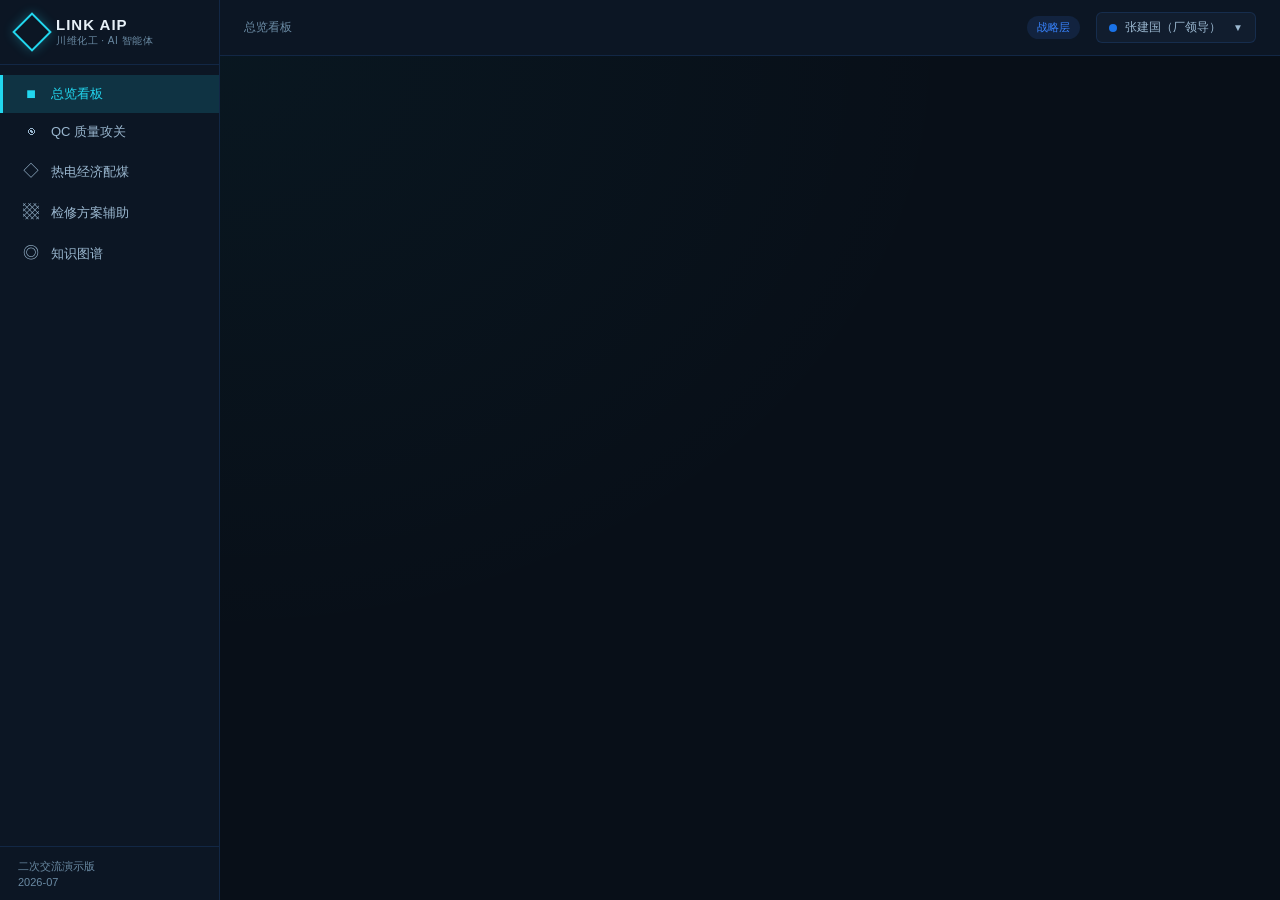
==== index.html @ 54004205 "initial: 川维化工 AI 智能体演示平台 v2" ====
<!DOCTYPE html>
<html lang="zh-CN">
<head>
<meta charset="utf-8">
<meta name="viewport" content="width=device-width, initial-scale=1">
<title>川维化工 AI 智能体演示平台</title>
<script src="js/chart.min.js"></script>
<script src="js/d3.min.js"></script>
<link rel="stylesheet" href="css/style.css">
</head>
<body>
<div class="app-layout" id="app">

  <!-- Sidebar -->
  <nav class="sidebar">
    <div class="sidebar-brand">
      <div class="logo-dot"></div>
      <div>
        <div class="brand-text">LINK AIP</div>
        <div class="brand-sub">川维化工 · AI 智能体</div>
      </div>
    </div>
    <div class="sidebar-nav" id="sidebarNav">
      <div class="nav-item active" data-route="dashboard">
        <span class="nav-icon">&#9632;</span>
        总览看板
      </div>
      <div class="nav-item" data-route="qc">
        <span class="nav-icon">&#9673;</span>
        QC 质量攻关
      </div>
      <div class="nav-item" data-route="coal">
        <span class="nav-icon">&#9671;</span>
        热电经济配煤
      </div>
      <div class="nav-item" data-route="maintenance">
        <span class="nav-icon">&#9641;</span>
        检修方案辅助
      </div>
      <div class="nav-item" data-route="knowledge-graph">
        <span class="nav-icon">&#9678;</span>
        知识图谱
      </div>
    </div>
    <div class="sidebar-footer">
      <div class="text-xs text-muted">二次交流演示版</div>
      <div class="text-xs text-muted" style="margin-top:2px">2026-07</div>
    </div>
  </nav>

  <!-- Main Area -->
  <div class="main-area">
    <header class="topbar">
      <div class="topbar-left">
        <span class="topbar-breadcrumb" id="breadcrumb">总览看板</span>
      </div>
      <div class="topbar-right">
        <span class="role-view-badge" id="roleViewBadge">战略层</span>
        <div class="role-selector" id="roleSelector" style="position:relative;">
          <span class="role-dot" id="roleDot" style="background:#1a73e8"></span>
          <span id="roleName">张建国（厂领导）</span>
          <span style="font-size:10px;margin-left:4px;">&#9660;</span>
          <div class="role-dropdown" id="roleDropdown">
            <div class="role-option active" data-role="factory_leader">
              <span class="role-dot" style="background:#1a73e8"></span>
              张建国 · 厂领导
            </div>
            <div class="role-option" data-role="dept_head">
              <span class="role-dot" style="background:#0d7377"></span>
              李明辉 · 部门负责人
            </div>
            <div class="role-option" data-role="engineer">
              <span class="role-dot" style="background:#e67e22"></span>
              王海涛 · 工艺工程师
            </div>
            <div class="role-option" data-role="it_staff">
              <span class="role-dot" style="background:#8e44ad"></span>
              陈志远 · 信息科
            </div>
          </div>
        </div>
      </div>
    </header>

    <main class="content" id="mainContent">
      <!-- Content rendered by app.js -->
    </main>
  </div>
</div>

<script src="js/data.js"></script>
<script src="js/app.js"></script>
</body>
</html>
---- css/style.css ----
/* ============================================
   川维化工 AI 智能体 Demo — 全局样式
   深色专业风格，化工行业气息
   ============================================ */

:root {
  --bg-deep: #080f18;
  --bg-surface: #0c1624;
  --bg-panel: #111d2e;
  --bg-card: #15233a;
  --bg-hover: #1a2b45;
  --border: rgba(56, 132, 255, 0.15);
  --border-active: rgba(56, 132, 255, 0.4);
  --cyan: #22d7ef;
  --cyan-dim: rgba(34, 215, 239, 0.15);
  --blue: #3884ff;
  --blue-dim: rgba(56, 132, 255, 0.12);
  --green: #42dfa0;
  --green-dim: rgba(66, 223, 160, 0.12);
  --orange: #ffb04a;
  --orange-dim: rgba(255, 176, 74, 0.12);
  --red: #ff5e7a;
  --red-dim: rgba(255, 94, 122, 0.12);
  --purple: #a78bfa;
  --purple-dim: rgba(167, 139, 250, 0.12);
  --text-primary: #e8f1f8;
  --text-secondary: #9bb8d0;
  --text-muted: #6a8aa3;
  --sidebar-w: 220px;
  --topbar-h: 56px;
  --radius: 10px;
  --radius-sm: 6px;
}

* { margin: 0; padding: 0; box-sizing: border-box; }

html, body {
  height: 100%;
  font-family: 'PingFang SC', 'Microsoft YaHei', -apple-system, sans-serif;
  font-size: 14px;
  background: var(--bg-deep);
  color: var(--text-primary);
  overflow: hidden;
}

/* ---- 布局 ---- */
.app-layout {
  display: flex;
  height: 100vh;
  width: 100vw;
}

/* ---- Sidebar ---- */
.sidebar {
  width: var(--sidebar-w);
  min-width: var(--sidebar-w);
  background: var(--bg-surface);
  border-right: 1px solid var(--border);
  display: flex;
  flex-direction: column;
  overflow: hidden;
}

.sidebar-brand {
  padding: 16px 18px;
  border-bottom: 1px solid var(--border);
  display: flex;
  align-items: center;
  gap: 10px;
  flex-shrink: 0;
}

.sidebar-brand .logo-dot {
  width: 28px; height: 28px;
  border: 2px solid var(--cyan);
  transform: rotate(45deg);
  flex-shrink: 0;
  box-shadow: 0 0 12px rgba(34,215,239,0.3);
}

.sidebar-brand .brand-text {
  font-size: 15px;
  font-weight: 700;
  letter-spacing: 1px;
  color: var(--text-primary);
  line-height: 1.2;
}
.sidebar-brand .brand-sub {
  font-size: 10px;
  color: var(--text-muted);
  letter-spacing: 0.5px;
}

.sidebar-nav {
  flex: 1;
  padding: 10px 0;
  overflow-y: auto;
}

.nav-item {
  display: flex;
  align-items: center;
  gap: 10px;
  padding: 10px 18px;
  cursor: pointer;
  color: var(--text-secondary);
  font-size: 13px;
  transition: all 0.15s;
  border-left: 3px solid transparent;
  text-decoration: none;
}

.nav-item:hover {
  background: var(--bg-hover);
  color: var(--text-primary);
}

.nav-item.active {
  color: var(--cyan);
  background: var(--cyan-dim);
  border-left-color: var(--cyan);
}

.nav-item .nav-icon {
  width: 20px;
  text-align: center;
  font-size: 16px;
  flex-shrink: 0;
}

.sidebar-footer {
  padding: 12px 18px;
  border-top: 1px solid var(--border);
  flex-shrink: 0;
}

/* ---- Top Bar ---- */
.main-area {
  flex: 1;
  display: flex;
  flex-direction: column;
  min-width: 0;
}

.topbar {
  height: var(--topbar-h);
  min-height: var(--topbar-h);
  background: var(--bg-surface);
  border-bottom: 1px solid var(--border);
  display: flex;
  align-items: center;
  justify-content: space-between;
  padding: 0 24px;
}

.topbar-left {
  display: flex;
  align-items: center;
  gap: 12px;
}

.topbar-title {
  font-size: 16px;
  font-weight: 600;
  color: var(--text-primary);
}

.topbar-breadcrumb {
  font-size: 12px;
  color: var(--text-muted);
}

.topbar-right {
  display: flex;
  align-items: center;
  gap: 16px;
}

.role-selector {
  display: flex;
  align-items: center;
  gap: 8px;
  padding: 6px 12px;
  border: 1px solid var(--border);
  border-radius: var(--radius-sm);
  background: var(--bg-panel);
  cursor: pointer;
  font-size: 12px;
  color: var(--text-secondary);
}

.role-selector:hover {
  border-color: var(--border-active);
}

.role-dot {
  width: 8px; height: 8px;
  border-radius: 50%;
  flex-shrink: 0;
}

.role-dropdown {
  position: absolute;
  top: 100%;
  right: 0;
  margin-top: 4px;
  background: var(--bg-card);
  border: 1px solid var(--border);
  border-radius: var(--radius);
  padding: 4px;
  min-width: 180px;
  box-shadow: 0 8px 32px rgba(0,0,0,0.4);
  z-index: 100;
  display: none;
}

.role-dropdown.show {
  display: block;
}

.role-option {
  padding: 8px 12px;
  border-radius: var(--radius-sm);
  cursor: pointer;
  font-size: 12px;
  color: var(--text-secondary);
  display: flex;
  align-items: center;
  gap: 8px;
}

.role-option:hover {
  background: var(--bg-hover);
  color: var(--text-primary);
}

.role-option.active {
  color: var(--cyan);
  background: var(--cyan-dim);
}

.role-view-badge {
  font-size: 11px;
  padding: 4px 10px;
  border-radius: 999px;
  background: var(--blue-dim);
  color: var(--blue);
  white-space: nowrap;
}

/* ---- Content ---- */
.content {
  flex: 1;
  padding: 20px 24px;
  overflow-y: auto;
  background: radial-gradient(ellipse at 0% 0%, rgba(34,215,239,0.04) 0%, transparent 50%),
              var(--bg-deep);
}

/* ---- Dashboard ---- */
.kpi-row {
  display: grid;
  grid-template-columns: repeat(4, 1fr);
  gap: 14px;
  margin-bottom: 18px;
}

.kpi-card {
  background: var(--bg-panel);
  border: 1px solid var(--border);
  border-radius: var(--radius);
  padding: 16px 18px;
  position: relative;
  overflow: hidden;
}

.kpi-card::before {
  content: '';
  position: absolute;
  top: 0; left: 0;
  width: 100%; height: 3px;
}

.kpi-card.blue::before { background: var(--blue); }
.kpi-card.green::before { background: var(--green); }
.kpi-card.orange::before { background: var(--orange); }
.kpi-card.purple::before { background: var(--purple); }

.kpi-label {
  font-size: 12px;
  color: var(--text-muted);
  margin-bottom: 6px;
}

.kpi-value {
  font-size: 28px;
  font-weight: 700;
  letter-spacing: -0.5px;
}

.kpi-value.blue { color: var(--blue); }
.kpi-value.green { color: var(--green); }
.kpi-value.orange { color: var(--orange); }
.kpi-value.purple { color: var(--purple); }

.kpi-sub {
  font-size: 11px;
  color: var(--text-muted);
  margin-top: 4px;
}

.kpi-trend {
  display: inline-flex;
  align-items: center;
  gap: 3px;
  font-size: 11px;
  padding: 2px 6px;
  border-radius: 4px;
  margin-top: 6px;
}
.kpi-trend.up { color: var(--green); background: var(--green-dim); }
.kpi-trend.down { color: var(--red); background: var(--red-dim); }

/* ---- Scenario Cards ---- */
.scenario-grid {
  display: grid;
  grid-template-columns: repeat(3, 1fr);
  gap: 14px;
  margin-bottom: 18px;
}

.scenario-card {
  background: var(--bg-panel);
  border: 1px solid var(--border);
  border-radius: var(--radius);
  padding: 20px;
  cursor: pointer;
  transition: all 0.2s;
  position: relative;
  overflow: hidden;
}

.scenario-card:hover {
  border-color: var(--border-active);
  transform: translateY(-2px);
  box-shadow: 0 8px 28px rgba(0,0,0,0.3);
}

.scenario-card .sc-num {
  font-size: 11px;
  color: var(--text-muted);
  margin-bottom: 4px;
}

.scenario-card .sc-title {
  font-size: 17px;
  font-weight: 600;
  margin-bottom: 8px;
}

.scenario-card .sc-desc {
  font-size: 12px;
  color: var(--text-secondary);
  line-height: 1.6;
  margin-bottom: 12px;
}

.scenario-card .sc-stat {
  display: flex;
  gap: 16px;
  font-size: 12px;
  color: var(--text-muted);
}

.scenario-card .sc-stat strong {
  color: var(--text-primary);
}

.sc-card-id {
  position: absolute;
  top: 14px;
  right: 14px;
  font-size: 10px;
  padding: 3px 8px;
  border-radius: 4px;
  opacity: 0.6;
}

/* ---- Content Sections ---- */
.section-title {
  font-size: 15px;
  font-weight: 600;
  margin-bottom: 14px;
  color: var(--text-primary);
  display: flex;
  align-items: center;
  gap: 8px;
}

.section-title .st-badge {
  font-size: 11px;
  font-weight: 400;
  color: var(--text-muted);
}

.content-grid-2 {
  display: grid;
  grid-template-columns: 1fr 1fr;
  gap: 14px;
  margin-bottom: 16px;
}

.content-grid-3 {
  display: grid;
  grid-template-columns: 1fr 1fr 1fr;
  gap: 14px;
  margin-bottom: 16px;
}

.panel {
  background: var(--bg-panel);
  border: 1px solid var(--border);
  border-radius: var(--radius);
  padding: 18px;
}

.panel-title {
  font-size: 13px;
  font-weight: 600;
  color: var(--text-primary);
  margin-bottom: 12px;
  display: flex;
  align-items: center;
  justify-content: space-between;
}

.panel-badge {
  font-size: 11px;
  padding: 2px 8px;
  border-radius: 4px;
  font-weight: 400;
}

.panel-badge.high { background: var(--red-dim); color: var(--red); }
.panel-badge.mid { background: var(--orange-dim); color: var(--orange); }
.panel-badge.low { background: var(--blue-dim); color: var(--blue); }
.panel-badge.success { background: var(--green-dim); color: var(--green); }

/* ---- Table ---- */
.data-table {
  width: 100%;
  border-collapse: collapse;
  font-size: 12px;
}

.data-table th {
  text-align: left;
  padding: 8px 10px;
  color: var(--text-muted);
  font-weight: 500;
  border-bottom: 1px solid var(--border);
  font-size: 11px;
  letter-spacing: 0.3px;
}

.data-table td {
  padding: 8px 10px;
  border-bottom: 1px solid rgba(56, 132, 255, 0.06);
  color: var(--text-secondary);
}

.data-table tr:hover td {
  background: var(--bg-hover);
}

.data-table .td-highlight {
  color: var(--text-primary);
  font-weight: 500;
}

/* ---- Tags ---- */
.tag {
  display: inline-block;
  padding: 2px 8px;
  border-radius: 4px;
  font-size: 11px;
}

.tag-blue { background: var(--blue-dim); color: var(--blue); }
.tag-green { background: var(--green-dim); color: var(--green); }
.tag-orange { background: var(--orange-dim); color: var(--orange); }
.tag-red { background: var(--red-dim); color: var(--red); }
.tag-purple { background: var(--purple-dim); color: var(--purple); }
.tag-gray { background: rgba(255,255,255,0.06); color: var(--text-muted); }

/* ---- Status Indicator ---- */
.status-dot {
  display: inline-block;
  width: 6px; height: 6px;
  border-radius: 50%;
  margin-right: 4px;
}
.status-dot.green { background: var(--green); }
.status-dot.orange { background: var(--orange); }
.status-dot.red { background: var(--red); }
.status-dot.blue { background: var(--blue); }
.status-dot.gray { background: var(--text-muted); }

/* ---- Progress Bar ---- */
.progress-bar {
  width: 100%;
  height: 6px;
  background: rgba(255,255,255,0.06);
  border-radius: 3px;
  overflow: hidden;
  margin-top: 4px;
}

.progress-fill {
  height: 100%;
  border-radius: 3px;
  transition: width 0.3s;
}

.progress-fill.cyan { background: var(--cyan); }
.progress-fill.green { background: var(--green); }
.progress-fill.orange { background: var(--orange); }
.progress-fill.blue { background: var(--blue); }

/* ---- Two Column ---- */
.two-col {
  display: flex;
  gap: 16px;
}

.two-col > * {
  flex: 1;
  min-width: 0;
}

/* ---- Activity Feed ---- */
.activity-item {
  display: flex;
  gap: 10px;
  padding: 8px 0;
  border-bottom: 1px solid rgba(56, 132, 255, 0.06);
  font-size: 12px;
}

.activity-item:last-child {
  border-bottom: none;
}

.activity-dot {
  width: 8px; height: 8px;
  border-radius: 50%;
  margin-top: 4px;
  flex-shrink: 0;
}

.activity-dot.cyan { background: var(--cyan); }
.activity-dot.green { background: var(--green); }
.activity-dot.orange { background: var(--orange); }
.activity-dot.red { background: var(--red); }

.activity-text {
  flex: 1;
  color: var(--text-secondary);
  line-height: 1.5;
}

.activity-text strong {
  color: var(--text-primary);
}

.activity-time {
  font-size: 11px;
  color: var(--text-muted);
  white-space: nowrap;
}

/* ---- Charts Container ---- */
.chart-box {
  width: 100%;
  height: 220px;
  position: relative;
}

/* ---- Knowledge Graph ---- */
.kg-toolbar {
  display: flex;
  gap: 8px;
  margin-bottom: 12px;
  flex-wrap: wrap;
}

.kg-btn {
  padding: 6px 14px;
  border: 1px solid var(--border);
  border-radius: var(--radius-sm);
  background: var(--bg-panel);
  color: var(--text-secondary);
  cursor: pointer;
  font-size: 12px;
  transition: all 0.15s;
}

.kg-btn:hover {
  border-color: var(--border-active);
  color: var(--text-primary);
}

.kg-btn.active {
  background: var(--cyan-dim);
  border-color: var(--cyan);
  color: var(--cyan);
}

.kg-container {
  background: var(--bg-surface);
  border: 1px solid var(--border);
  border-radius: var(--radius);
  height: 500px;
  position: relative;
  overflow: hidden;
}

.kg-info {
  position: absolute;
  bottom: 12px;
  left: 12px;
  font-size: 11px;
  color: var(--text-muted);
  background: rgba(8,15,24,0.85);
  padding: 6px 12px;
  border-radius: var(--radius-sm);
  z-index: 5;
}

.kg-node-tooltip {
  position: absolute;
  z-index: 10;
  background: var(--bg-card);
  border: 1px solid var(--border-active);
  border-radius: var(--radius);
  padding: 12px 14px;
  font-size: 12px;
  box-shadow: 0 8px 24px rgba(0,0,0,0.5);
  pointer-events: none;
  display: none;
  max-width: 200px;
}

.kg-node-tooltip .kg-tt-title {
  font-weight: 600;
  color: var(--text-primary);
  margin-bottom: 4px;
}

.kg-node-tooltip .kg-tt-type {
  color: var(--text-muted);
  font-size: 11px;
}

/* ---- Plan Draft Preview ---- */
.draft-section {
  background: var(--bg-surface);
  border: 1px solid var(--border);
  border-radius: var(--radius);
  padding: 16px;
  margin-bottom: 12px;
}

.draft-section h4 {
  font-size: 13px;
  color: var(--cyan);
  margin-bottom: 10px;
}

.draft-section ul {
  list-style: none;
  padding: 0;
}

.draft-section li {
  padding: 4px 0;
  font-size: 12px;
  color: var(--text-secondary);
  padding-left: 14px;
  position: relative;
}

.draft-section li::before {
  content: '·';
  position: absolute;
  left: 4px;
  color: var(--cyan);
}

/* ---- QC Steps ---- */
.qc-steps {
  display: flex;
  gap: 12px;
  margin-bottom: 12px;
}

.qc-step {
  flex: 1;
  text-align: center;
  padding: 10px 6px;
  border: 1px solid var(--border);
  border-radius: var(--radius-sm);
  font-size: 12px;
  color: var(--text-muted);
  transition: all 0.15s;
}

.qc-step.done {
  border-color: var(--green);
  color: var(--green);
  background: var(--green-dim);
}

.qc-step.current {
  border-color: var(--cyan);
  color: var(--cyan);
  background: var(--cyan-dim);
}

.qc-step .qs-label {
  font-size: 11px;
  margin-top: 3px;
}

/* ---- Scheme Comparison ---- */
.scheme-cards {
  display: grid;
  grid-template-columns: repeat(2, 1fr);
  gap: 10px;
}

.scheme-card {
  background: var(--bg-surface);
  border: 1px solid var(--border);
  border-radius: var(--radius-sm);
  padding: 12px;
  position: relative;
}

.scheme-card.current {
  border-color: var(--blue);
  background: rgba(56, 132, 255, 0.06);
}

.scheme-card.recommended {
  border-color: var(--green);
  background: rgba(66, 223, 160, 0.06);
}

.scheme-card .sc-name {
  font-size: 13px;
  font-weight: 600;
  color: var(--text-primary);
  margin-bottom: 6px;
}

.scheme-card .sc-detail {
  font-size: 11px;
  color: var(--text-muted);
  line-height: 1.6;
}

.scheme-card .sc-tag {
  position: absolute;
  top: 8px;
  right: 8px;
  font-size: 10px;
  padding: 2px 6px;
  border-radius: 3px;
}

/* ---- Plan Status ---- */
.plan-header {
  display: flex;
  justify-content: space-between;
  align-items: flex-start;
  margin-bottom: 12px;
  flex-wrap: wrap;
  gap: 8px;
}

.plan-title {
  font-size: 18px;
  font-weight: 600;
}

.plan-meta {
  font-size: 12px;
  color: var(--text-muted);
}

/* ---- User View ---- */
.user-view-panel {
  margin-bottom: 14px;
}

.user-view-tagline {
  font-size: 12px;
  color: var(--text-muted);
  padding: 8px 14px;
  border-left: 3px solid var(--cyan);
  background: var(--cyan-dim);
  border-radius: 0 var(--radius-sm) var(--radius-sm) 0;
  margin-bottom: 14px;
}

/* ---- Scrollbar ---- */
.content::-webkit-scrollbar { width: 6px; }
.content::-webkit-scrollbar-track { background: transparent; }
.content::-webkit-scrollbar-thumb { background: rgba(255,255,255,0.08); border-radius: 3px; }
.content::-webkit-scrollbar-thumb:hover { background: rgba(255,255,255,0.15); }

/* ---- Page transition ---- */
.page-content {
  animation: fadeIn 0.2s ease;
}

@keyframes fadeIn {
  from { opacity: 0; transform: translateY(6px); }
  to { opacity: 1; transform: translateY(0); }
}

/* ---- Responsive adjustments ---- */
@media (max-width: 1100px) {
  .kpi-row { grid-template-columns: repeat(2, 1fr); }
  .scenario-grid { grid-template-columns: 1fr; }
  .content-grid-2 { grid-template-columns: 1fr; }
  .content-grid-3 { grid-template-columns: 1fr; }
}

/* ---- Utility ---- */
.mb-8 { margin-bottom: 8px; }
.mb-12 { margin-bottom: 12px; }
.mb-16 { margin-bottom: 16px; }
.mt-8 { margin-top: 8px; }
.mt-12 { margin-top: 12px; }
.flex { display: flex; }
.flex-between { display: flex; justify-content: space-between; align-items: center; }
.gap-8 { gap: 8px; }
.gap-12 { gap: 12px; }
.text-muted { color: var(--text-muted); }
.text-secondary { color: var(--text-secondary); }
.text-cyan { color: var(--cyan); }
.text-green { color: var(--green); }
.text-red { color: var(--red); }
.text-sm { font-size: 12px; }
.text-xs { font-size: 11px; }
.font-bold { font-weight: 600; }
.truncate { overflow: hidden; text-overflow: ellipsis; white-space: nowrap; }

/* ---- Table in panels ---- */
.simple-table { width: 100%; border-collapse: collapse; font-size: 12px; }
.simple-table td { padding: 6px 8px; border-bottom: 1px solid rgba(56,132,255,0.06); color: var(--text-secondary); }
.simple-table td:first-child { color: var(--text-muted); width: 80px; }

/* Risk matrix */
.risk-level { display: inline-block; padding: 2px 8px; border-radius: 3px; font-size: 11px; }
.risk-level.high { background: var(--red-dim); color: var(--red); }
.risk-level.mid { background: var(--orange-dim); color: var(--orange); }
.risk-level.low { background: var(--blue-dim); color: var(--blue); }

/* Cause analysis bars */
.cause-bar { display: flex; align-items: center; gap: 8px; margin: 4px 0; font-size: 12px; }
.cause-bar .bar-label { width: 80px; color: var(--text-muted); flex-shrink: 0; }
.cause-bar .bar-track { flex: 1; height: 18px; background: rgba(255,255,255,0.04); border-radius: 3px; overflow: hidden; position: relative; }
.cause-bar .bar-fill { height: 100%; border-radius: 3px; transition: width 0.5s; }
.cause-bar .bar-value { position: absolute; right: 6px; top: 2px; font-size: 10px; color: var(--text-primary); }
.cause-bar .bar-conclusion { width: 50px; text-align: right; font-size: 11px; flex-shrink: 0; }
.bar-conclusion.yes { color: var(--red); }
.bar-conclusion.no { color: var(--green); }
.bar-conclusion.partial { color: var(--orange); }

/* ============================================
   新增：对话面板、交互、弹窗、通知（千人千面 v2）
   ============================================ */

/* ---- Chat Panel ---- */
.chat-toggle {
  position: fixed;
  bottom: 24px;
  right: 24px;
  width: 48px; height: 48px;
  border-radius: 50%;
  background: linear-gradient(135deg, var(--cyan), var(--blue));
  border: none;
  color: #fff;
  font-size: 20px;
  cursor: pointer;
  box-shadow: 0 4px 20px rgba(34,215,239,0.3);
  z-index: 50;
  transition: all 0.2s;
  display: flex;
  align-items: center;
  justify-content: center;
}
.chat-toggle:hover { transform: scale(1.1); box-shadow: 0 6px 28px rgba(34,215,239,0.45); }
.chat-toggle .ct-dot { position: absolute; top: 2px; right: 2px; width: 10px; height:10px; background:var(--red); border-radius:50%; border:2px solid var(--bg-deep); }

.chat-panel {
  position: fixed;
  bottom: 80px;
  right: 24px;
  width: 380px;
  height: 520px;
  background: var(--bg-card);
  border: 1px solid var(--border-active);
  border-radius: 14px;
  box-shadow: 0 12px 48px rgba(0,0,0,0.5);
  z-index: 51;
  display: none;
  flex-direction: column;
  overflow: hidden;
}
.chat-panel.show { display: flex; }

.chat-header {
  padding: 14px 16px;
  background: var(--bg-surface);
  border-bottom: 1px solid var(--border);
  display: flex;
  align-items: center;
  justify-content: space-between;
  flex-shrink: 0;
}
.chat-header .ch-title { font-size: 13px; font-weight: 600; display: flex; align-items: center; gap: 8px; }
.chat-header .ch-close { cursor: pointer; color: var(--text-muted); font-size: 16px; padding: 2px 6px; border-radius:4px; }
.chat-header .ch-close:hover { background: var(--bg-hover); color: var(--text-primary); }

.chat-messages {
  flex: 1;
  overflow-y: auto;
  padding: 12px 14px;
  display: flex;
  flex-direction: column;
  gap: 10px;
}

.chat-msg { display: flex; gap: 8px; max-width: 90%; animation: fadeIn 0.2s; }
.chat-msg.user { align-self: flex-end; flex-direction: row-reverse; }
.chat-msg.bot { align-self: flex-start; }

.chat-msg .cm-avatar {
  width: 28px; height: 28px;
  border-radius: 50%;
  flex-shrink: 0;
  display: flex;
  align-items: center;
  justify-content: center;
  font-size: 14px;
}
.chat-msg.user .cm-avatar { background: var(--blue-dim); color: var(--blue); }
.chat-msg.bot .cm-avatar { background: var(--cyan-dim); color: var(--cyan); }

.chat-msg .cm-bubble {
  padding: 8px 12px;
  border-radius: 10px;
  font-size: 12px;
  line-height: 1.6;
}
.chat-msg.user .cm-bubble { background: var(--blue-dim); color: var(--text-primary); border-bottom-right-radius: 4px; }
.chat-msg.bot .cm-bubble { background: var(--bg-hover); color: var(--text-secondary); border-bottom-left-radius: 4px; }
.chat-msg.bot .cm-bubble strong { color: var(--text-primary); }

.chat-presets {
  padding: 8px 14px;
  display: flex;
  flex-wrap: wrap;
  gap: 6px;
  border-top: 1px solid var(--border);
  flex-shrink: 0;
}
.chat-preset-btn {
  padding: 5px 10px;
  border: 1px solid var(--border);
  border-radius: 999px;
  background: var(--bg-surface);
  color: var(--text-muted);
  font-size: 11px;
  cursor: pointer;
  transition: all 0.15s;
  white-space: nowrap;
}
.chat-preset-btn:hover { border-color: var(--cyan); color: var(--cyan); background: var(--cyan-dim); }

.chat-input-row {
  padding: 8px 14px 12px;
  display: flex;
  gap: 8px;
  flex-shrink: 0;
}
.chat-input-row input {
  flex: 1;
  padding: 8px 12px;
  border: 1px solid var(--border);
  border-radius: 20px;
  background: var(--bg-surface);
  color: var(--text-primary);
  font-size: 12px;
  outline: none;
}
.chat-input-row input:focus { border-color: var(--cyan); }
.chat-input-row .ci-send {
  padding: 8px 16px;
  border: none;
  border-radius: 20px;
  background: var(--cyan);
  color: #000;
  font-size: 12px;
  cursor: pointer;
  font-weight: 600;
}

/* ---- Modal ---- */
.modal-overlay {
  position: fixed;
  inset: 0;
  background: rgba(0,0,0,0.6);
  z-index: 60;
  display: none;
  align-items: center;
  justify-content: center;
}
.modal-overlay.show { display: flex; }

.modal-box {
  background: var(--bg-card);
  border: 1px solid var(--border-active);
  border-radius: 14px;
  width: 560px;
  max-height: 80vh;
  overflow-y: auto;
  box-shadow: 0 16px 48px rgba(0,0,0,0.5);
}
.modal-header {
  padding: 16px 20px;
  border-bottom: 1px solid var(--border);
  display: flex;
  justify-content: space-between;
  align-items: center;
}
.modal-header h3 { font-size: 15px; }
.modal-close { cursor: pointer; color: var(--text-muted); font-size: 18px; padding: 4px; }
.modal-body { padding: 20px; }
.modal-footer { padding: 14px 20px; border-top: 1px solid var(--border); display: flex; gap: 10px; justify-content: flex-end; }

/* ---- Toast ---- */
.toast-container {
  position: fixed;
  top: 70px;
  right: 24px;
  z-index: 70;
  display: flex;
  flex-direction: column;
  gap: 8px;
}
.toast {
  padding: 12px 18px;
  border-radius: var(--radius);
  font-size: 12px;
  animation: slideInRight 0.3s ease;
  box-shadow: 0 6px 24px rgba(0,0,0,0.3);
  display: flex;
  align-items: center;
  gap: 10px;
  min-width: 240px;
  max-width: 360px;
}
.toast.success { background: rgba(66,223,160,0.15); border: 1px solid rgba(66,223,160,0.3); color: var(--green); }
.toast.info { background: rgba(56,132,255,0.15); border: 1px solid rgba(56,132,255,0.3); color: var(--blue); }
.toast.warning { background: rgba(255,176,74,0.15); border: 1px solid rgba(255,176,74,0.3); color: var(--orange); }

@keyframes slideInRight {
  from { transform: translateX(60px); opacity: 0; }
  to { transform: translateX(0); opacity: 1; }
}

/* ---- Interactive elements ---- */
.clickable { cursor: pointer; transition: all 0.15s; }
.clickable:hover { border-color: var(--border-active) !important; background: rgba(56,132,255,0.04) !important; }
.clickable:active { transform: scale(0.99); }

.interact-btn {
  padding: 8px 18px;
  border: none;
  border-radius: var(--radius-sm);
  font-size: 12px;
  cursor: pointer;
  font-weight: 600;
  transition: all 0.15s;
}
.interact-btn:hover { filter: brightness(1.15); }
.interact-btn:active { transform: scale(0.97); }
.interact-btn.primary { background: var(--cyan); color: #000; }
.interact-btn.success { background: var(--green); color: #000; }
.interact-btn.warning { background: var(--orange); color: #000; }
.interact-btn.danger { background: var(--red); color: #fff; }
.interact-btn.outline { background: transparent; border: 1px solid var(--border); color: var(--text-secondary); }
.interact-btn.outline:hover { border-color: var(--cyan); color: var(--cyan); }
.interact-btn.sm { padding: 5px 12px; font-size: 11px; }

.action-bar { display: flex; gap: 8px; margin-top: 12px; flex-wrap: wrap; }

/* ---- Detail section ---- */
.detail-section { display: none; animation: fadeIn 0.2s; }
.detail-section.show { display: block; }

/* ---- Save count ---- */
.saved-badge {
  display: inline-flex;
  align-items: center;
  gap: 4px;
  font-size: 11px;
  color: var(--green);
}
.saved-badge .sb-num {
  display: inline-flex;
  align-items: center;
  justify-content: center;
  min-width: 18px; height: 18px;
  padding: 0 5px;
  border-radius: 9px;
  background: var(--green-dim);
  color: var(--green);
  font-weight: 700;
  font-size: 10px;
}
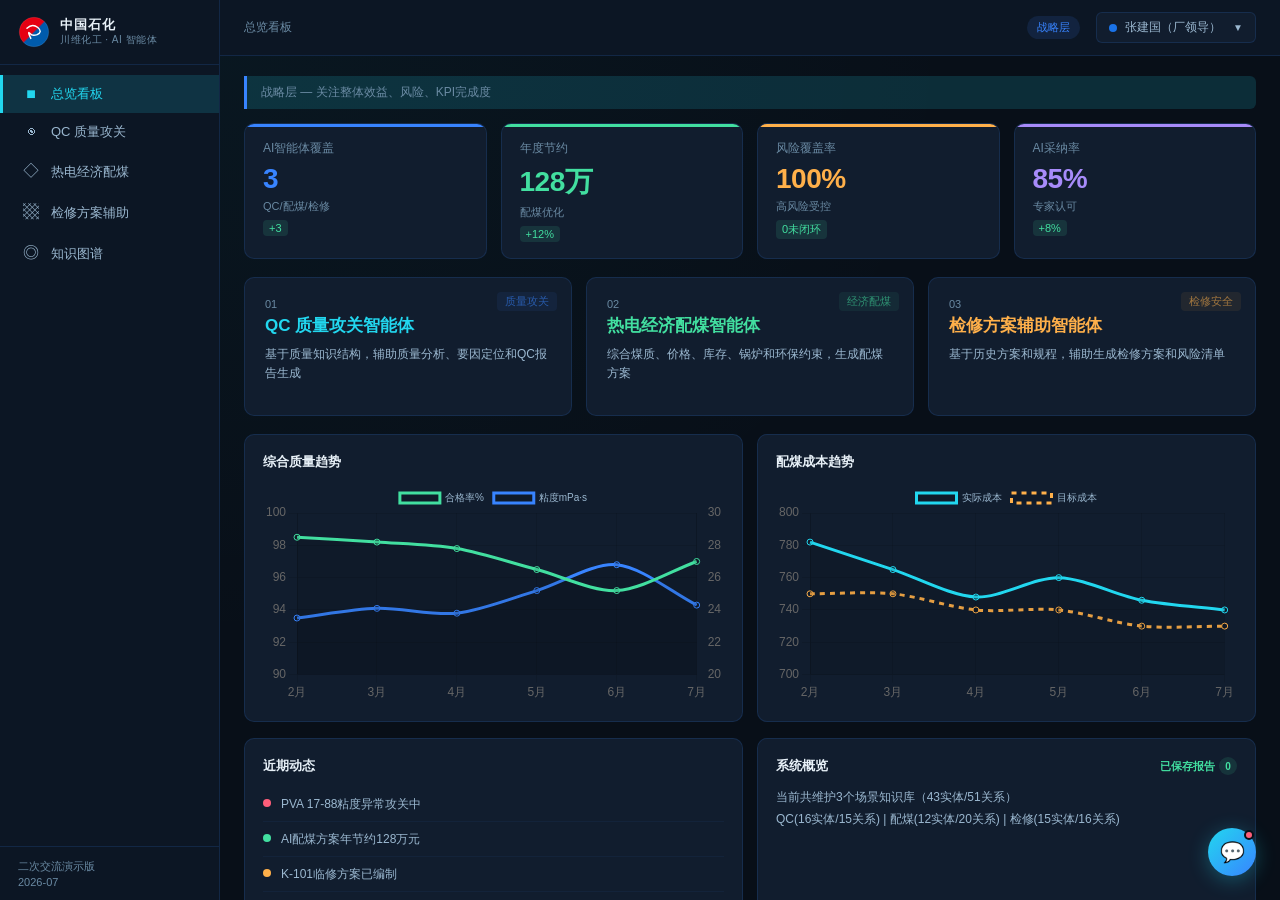
==== commit fa4a72de: "feat: replace LINK AIP logo with Sinopec logo, change chat icon to worker emoji" ====
--- a/index.html
+++ b/index.html
@@ -14,9 +14,22 @@
   <!-- Sidebar -->
   <nav class="sidebar">
     <div class="sidebar-brand">
-      <div class="logo-dot"></div>
+      <svg width="32" height="32" viewBox="0 0 100 100" style="flex-shrink:0;">
+        <defs>
+          <linearGradient id="sinopecGrad" x1="0%" y1="0%" x2="100%" y2="100%">
+            <stop offset="0%" style="stop-color:#e60012" />
+            <stop offset="48%" style="stop-color:#e60012" />
+            <stop offset="52%" style="stop-color:#005bac" />
+            <stop offset="100%" style="stop-color:#005bac" />
+          </linearGradient>
+        </defs>
+        <circle cx="50" cy="50" r="46" fill="url(#sinopecGrad)" />
+        <path d="M28 38 Q45 22 62 36 Q78 50 60 58 Q45 64 38 55 Q28 44 40 70" 
+              fill="none" stroke="white" stroke-width="4.5" stroke-linecap="round" stroke-linejoin="round"/>
+        <circle cx="50" cy="50" r="46" fill="none" stroke="rgba(255,255,255,0.3)" stroke-width="1"/>
+      </svg>
       <div>
-        <div class="brand-text">LINK AIP</div>
+        <div class="brand-text" style="font-size:13px;">中国石化</div>
         <div class="brand-sub">川维化工 · AI 智能体</div>
       </div>
     </div>
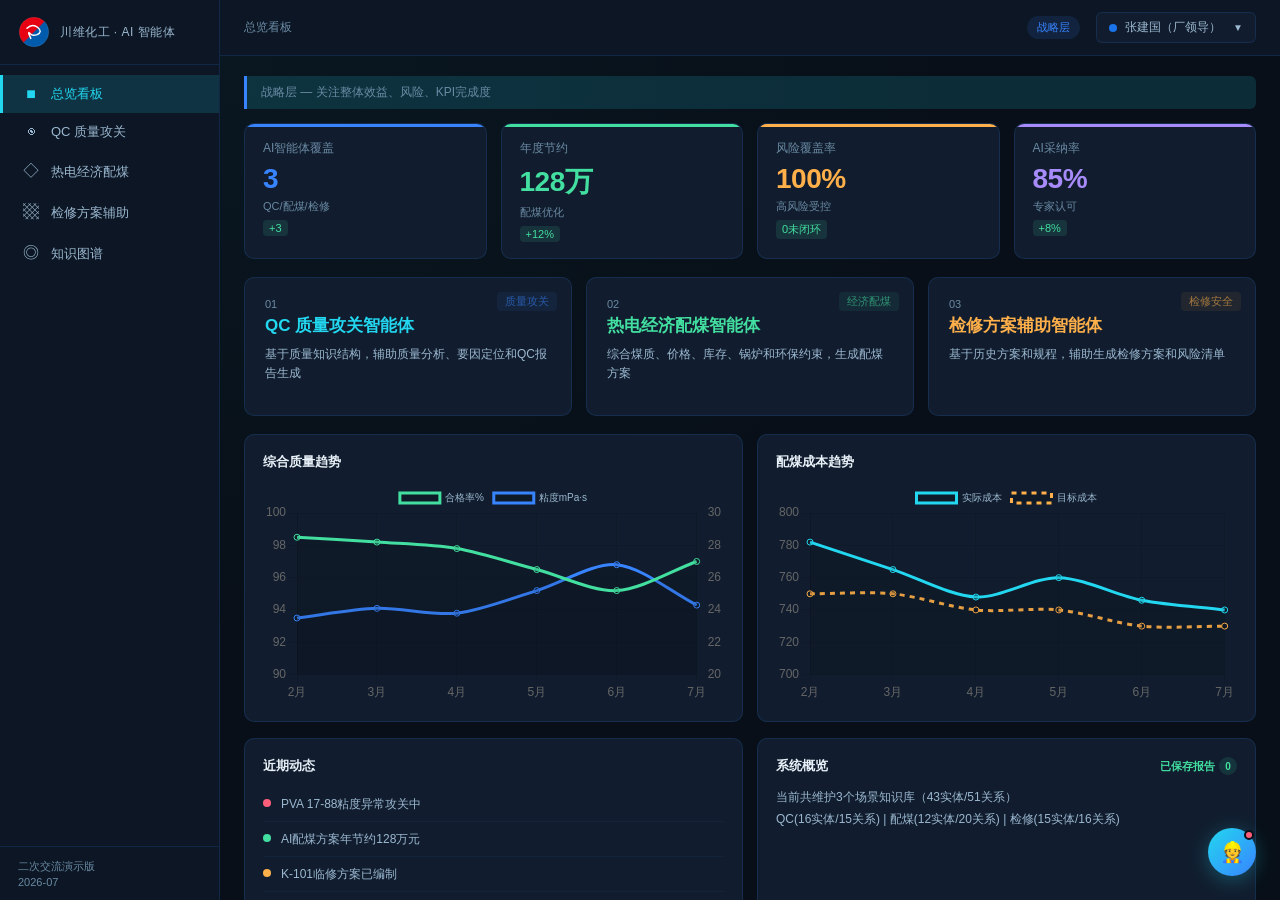
==== commit 16046bfe: "fix: remove 中国石化 text, change chat icon to worker emoji" ====
--- a/index.html
+++ b/index.html
@@ -29,8 +29,7 @@
         <circle cx="50" cy="50" r="46" fill="none" stroke="rgba(255,255,255,0.3)" stroke-width="1"/>
       </svg>
       <div>
-        <div class="brand-text" style="font-size:13px;">中国石化</div>
-        <div class="brand-sub">川维化工 · AI 智能体</div>
+        <div class="brand-sub" style="font-size:12px;color:var(--text-secondary);">川维化工 · AI 智能体</div>
       </div>
     </div>
     <div class="sidebar-nav" id="sidebarNav">
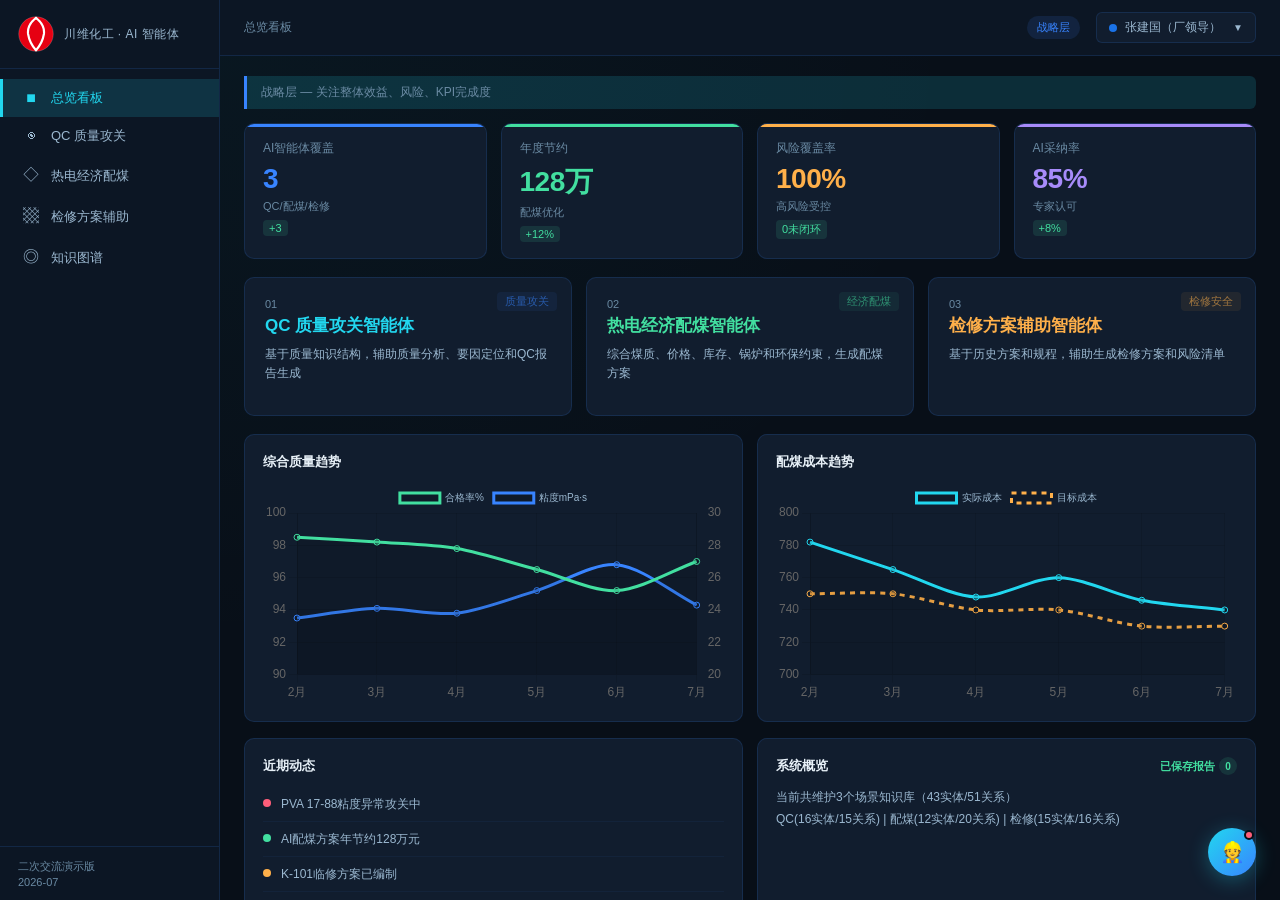
==== commit 88a19804: "fix: simplify Sinopec SVG logo, use raw emoji for chat icon" ====
--- a/index.html
+++ b/index.html
@@ -14,19 +14,11 @@
   <!-- Sidebar -->
   <nav class="sidebar">
     <div class="sidebar-brand">
-      <svg width="32" height="32" viewBox="0 0 100 100" style="flex-shrink:0;">
-        <defs>
-          <linearGradient id="sinopecGrad" x1="0%" y1="0%" x2="100%" y2="100%">
-            <stop offset="0%" style="stop-color:#e60012" />
-            <stop offset="48%" style="stop-color:#e60012" />
-            <stop offset="52%" style="stop-color:#005bac" />
-            <stop offset="100%" style="stop-color:#005bac" />
-          </linearGradient>
-        </defs>
-        <circle cx="50" cy="50" r="46" fill="url(#sinopecGrad)" />
-        <path d="M28 38 Q45 22 62 36 Q78 50 60 58 Q45 64 38 55 Q28 44 40 70" 
-              fill="none" stroke="white" stroke-width="4.5" stroke-linecap="round" stroke-linejoin="round"/>
-        <circle cx="50" cy="50" r="46" fill="none" stroke="rgba(255,255,255,0.3)" stroke-width="1"/>
+      <svg width="36" height="36" viewBox="0 0 100 100" style="flex-shrink:0;">
+        <circle cx="50" cy="50" r="48" fill="#e60012" />
+        <path d="M50 5 Q75 25 72 50 Q68 75 50 95" fill="none" stroke="white" stroke-width="6" stroke-linecap="round"/>
+        <path d="M50 5 Q25 25 28 50 Q32 75 50 95" fill="none" stroke="white" stroke-width="6" stroke-linecap="round"/>
+        <circle cx="50" cy="50" r="48" fill="none" stroke="white" stroke-width="1" opacity="0.5"/>
       </svg>
       <div>
         <div class="brand-sub" style="font-size:12px;color:var(--text-secondary);">川维化工 · AI 智能体</div>
